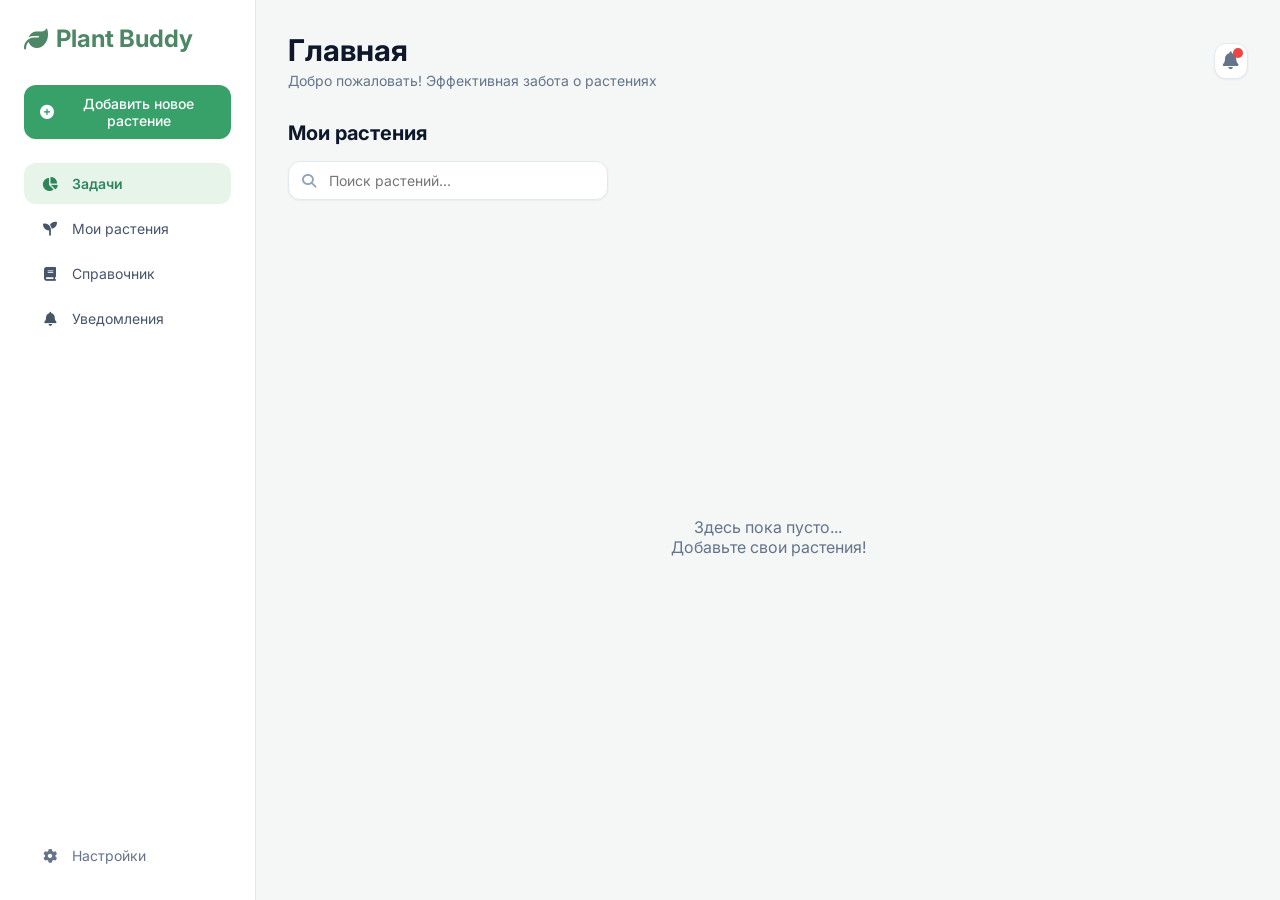
==== index.html @ fde502e8 "added oportunity to add plants to your own list" ====
<!DOCTYPE html>
<html lang="en">
<head>
    <meta charset="UTF-8">
    <meta name="viewport" content="width=device-width, initial-scale=1.0">
    <title>Plant Buddy - Dashboard</title>
    <link rel="stylesheet" href="https://cdnjs.cloudflare.com/ajax/libs/font-awesome/6.4.0/css/all.min.css">
    <link rel="stylesheet" href="css/styles.css">
</head>
<body>
    <aside class="sidebar">
        <div class="sidebar-top">
            <div class="logo">
                <i class="fa-solid fa-leaf"></i>
                <span>Plant Buddy</span>
            </div>

            <button class="btn-add-plant">
                <i class="fa-solid fa-circle-plus"></i>
                <span>Добавить новое растение</span>
            </button>

            <nav class="nav-menu">
                <a href="#" class="nav-item active">
                    <i class="fa-solid fa-chart-pie"></i>
                    <span>Задачи</span>
                </a>
                <a href="my_plants.html" class="nav-item">
                    <i class="fa-solid fa-seedling"></i>
                    <span>Мои растения</span>
                </a>
                <a href="library.html" class="nav-item">
                    <i class="fa-solid fa-book"></i>
                    <span>Справочник</span>
                </a>
                <a href="#" class="nav-item">
                    <i class="fa-solid fa-bell"></i>
                    <span>Уведомления</span>
                </a>
            </nav>
        </div>

        <button class="btn-settings">
            <i class="fa-solid fa-gear"></i>
            <span>Настройки</span>
        </button>
    </aside>

    <main class="main-content">
        <header class="header">
            <div class="header-left">
                <h1 class="page-title">Главная</h1>
                <p class="page-subtitle">Добро пожаловать! Эффективная забота о растениях</p>
            </div>
            <div class="header-right">
                <button class="btn-notification">
                    <i class="fa-solid fa-bell"></i>
                    <span class="notification-dot"></span>
                </button>
            </div>
        </header>

        <section class="section-plants">
            <h2 class="section-title">Мои растения</h2>
                
            <div class="search-box">
                <i class="fa-solid fa-magnifying-glass search-icon"></i>
                <input type="text" id="search-input" placeholder="Поиск растений..." class="search-input">
            </div>
            
            <div class="empty-state" id="empty-state">
                <p class="none-list-plants">Здесь пока пусто...</p>
                <p class="none-list-plants">Добавьте свои растения!</p>
            </div>
            <div class="plants-grid" id="plants-grid"></div>
        </section>
    </main>

    <script src="js/my_plants.js"></script>
</body>
</html>
---- css/styles.css ----
@import url('https://fonts.googleapis.com/css2?family=Inter:wght@300;400;500;600;700&display=swap');

* {
    margin: 0;
    padding: 0;
    box-sizing: border-box;
}

body {
    font-family: 'Inter', sans-serif;
    background-color: #F4F7F5;
    color: #1e293b;
    -webkit-font-smoothing: antialiased;
    -moz-osx-font-smoothing: grayscale;
    height: 100vh;
    display: flex;
}

.sidebar {
    width: 256px;
    background-color: #ffffff;
    border-right: 1px solid #e2e8f0;
    padding: 24px;
    display: flex;
    flex-direction: column;
    justify-content: space-between;
    display: none;
}

@media (min-width: 768px) {
    .sidebar {
        display: flex;
    }
}

.sidebar-top {
    display: flex;
    flex-direction: column;
}

.logo {
    display: flex;
    align-items: center;
    gap: 8px;
    margin-bottom: 32px;
    color: #4E8766;
    font-weight: 700;
    font-size: 24px;
}

.logo i {
    font-size: 24px;
}

.btn-add-plant {
    width: 100%;
    background-color: #38A169;
    color: #ffffff;
    font-weight: 500;
    padding: 10px 16px;
    border-radius: 12px;
    margin-bottom: 24px;
    display: flex;
    align-items: center;
    justify-content: center;
    gap: 8px;
    transition: all 0.15s ease;
    border: none;
    cursor: pointer;
    font-family: 'Inter', sans-serif;
    font-size: 14px;
    box-shadow: 0 1px 2px rgba(0, 0, 0, 0.05);
}

.btn-add-plant:hover {
    background-color: #2F855A;
}

.nav-menu {
    display: flex;
    flex-direction: column;
    gap: 4px;
}

.nav-item {
    display: flex;
    align-items: center;
    gap: 12px;
    padding: 12px 16px;
    border-radius: 12px;
    transition: all 0.15s ease;
    text-decoration: none;
    color: #475569;
    font-size: 14px;
}

.nav-item i {
    width: 20px;
    text-align: center;
}

.nav-item:hover {
    background-color: #f8fafc;
}

.nav-item.active {
    background-color: #E6F4EA;
    color: #2F855A;
    font-weight: 600;
}

.btn-settings {
    display: flex;
    align-items: center;
    gap: 12px;
    padding: 12px 16px;
    border-radius: 12px;
    transition: all 0.15s ease;
    border: none;
    background: none;
    cursor: pointer;
    color: #64748b;
    font-family: 'Inter', sans-serif;
    font-size: 14px;
}

.btn-settings i {
    width: 20px;
    text-align: center;
}

.btn-settings:hover {
    color: #1e293b;
}

.main-content {
    flex: 1;
    overflow-y: auto;
    padding: 16px;
}

@media (min-width: 768px) {
    .main-content {
        padding: 32px;
    }
}

.header {
    display: flex;
    justify-content: space-between;
    align-items: center;
    margin-bottom: 32px;
}

.page-title {
    font-size: 24px;
    font-weight: 700;
    color: #0f172a;
}

@media (min-width: 768px) {
    .page-title {
        font-size: 30px;
    }
}

.page-subtitle {
    color: #64748b;
    font-size: 14px;
    margin-top: 4px;
}

.empty-state {
    flex-grow: 1;          
    display: flex;
    flex-direction: column;
    justify-content: center; 
    align-items: center;     
    width: 100%;
}

.none-list-plants {
    text-align: center;
    color: #64748b;
}

.hidden {
    display: none !important;
}

.plants-grid {
    display: grid;
    grid-template-columns: repeat(auto-fill, minmax(280px, 1fr));
    gap: 20px;
    width: 100%;
    margin-top: 10px;
}

/* Контейнер для заголовка и поиска */
.section-controls {
    display: flex;
    flex-direction: column;
    gap: 12px;
    margin-bottom: 20px;
}

/* Элемент обертки поиска (для позиционирования иконки) */
.search-box {
    position: relative;
    display: flex;
    align-items: center;
    max-width: 320px; /* Ограничиваем ширину, чтобы строка не растягивалась во всю ширь */
    width: 100%;
}

/* Иконка лупы внутри инпута */
.search-icon {
    position: absolute;
    left: 14px;
    color: #94a3b8; /* Спокойный серый цвет Slate-400 */
    font-size: 14px;
    pointer-events: none;
}

/* Само поле ввода */
.search-input {
    width: 100%;
    padding: 10px 16px 10px 40px; /* Отступ слева больше, чтобы текст не налезал на иконку */
    font-family: 'Inter', sans-serif;
    font-size: 14px;
    color: #1e293b;
    background-color: #ffffff;
    border: 1px solid #e2e8f0; /* Плавная граница Slate-200 */
    border-radius: 10px;
    outline: none;
    transition: all 0.2s ease;
}

/* Эффект при клике на поиск */
.search-input:focus {
    border-color: #38a169; /* Зеленый бренд-цвет при фокусе */
    box-shadow: 0 0 0 3px rgba(56, 161, 105, 0.15);
}

.header-right {
    display: flex;
    align-items: center;
    gap: 16px;
}

.btn-notification {
    padding: 8px;
    color: #64748b;
    background-color: #ffffff;
    border: 1px solid #e2e8f0;
    border-radius: 12px;
    position: relative;
    cursor: pointer;
    transition: color 0.15s ease;
    box-shadow: 0 1px 2px rgba(0, 0, 0, 0.05);
}

.btn-notification:hover {
    color: #1e293b;
}

.btn-notification i {
    font-size: 18px;
}

.notification-dot {
    position: absolute;
    top: 4px;
    right: 4px;
    width: 10px;
    height: 10px;
    background-color: #ef4444;
    border-radius: 50%;
}

.section-plants {
    display: flex;
    flex-direction: column;
    min-height: calc(100vh - 140px); 
    box-sizing: border-box;
}

.section-title {
    font-size: 20px;
    font-weight: 700;
    color: #0f172a;
    margin-bottom: 16px;
}

/*Справочник*/

.section-controls {
    display: flex;
    flex-direction: column;
    gap: 16px;
    margin-bottom: 24px;
}

.category-filters {
    display: flex;
    flex-wrap: wrap;
    gap: 8px;
}

.filter-btn {
    padding: 8px 18px;
    font-family: 'Inter', sans-serif;
    font-size: 13px;
    font-weight: 500;
    color: #475569;
    background-color: #ffffff;
    border: 1px solid #e2e8f0;
    border-radius: 20px;
    cursor: pointer;
    transition: all 0.2s ease;
}

.filter-btn:hover {
    background-color: #f8fafc;
    border-color: #94a3b8;
}

.filter-btn.active {
    background-color: #E6F4EA;
    color: #2F855A;
    border-color: #38a169;
}

.plants-grid {
    display: grid;
    grid-template-columns: 1fr;
    gap: 20px;
    margin-top: 8px;
}

@media (min-width: 600px) {
    .plants-grid {
        grid-template-columns: repeat(2, 1fr);
    }
}

@media (min-width: 1024px) {
    .plants-grid {
        grid-template-columns: repeat(3, 1fr);
    }
}

.plant-card {
    background-color: #ffffff;
    border-radius: 16px;
    border: 1px solid #e2e8f0;
    overflow: hidden;
    transition: all 0.25s ease;
    display: flex;
    flex-direction: column;
    cursor: pointer;
}

.plant-card:hover {
    transform: translateY(-4px);
    box-shadow: 0 12px 30px rgba(0, 0, 0, 0.08);
}

.plant-image {
    height: 180px;
    overflow: hidden;
    display: flex;
    align-items: center;
    justify-content: center;
    background-color: #f1f5f9;
    position: relative;
}

.plant-image img {
    width: 100%;
    height: 100%;
    object-fit: cover;
}

.plant-info {
    padding: 16px 20px 20px;
    flex: 1;
    display: flex;
    flex-direction: column;
}

.plant-name {
    font-size: 18px;
    font-weight: 700;
    color: #0f172a;
    margin-bottom: 2px;
}

.plant-scientific {
    font-size: 13px;
    color: #94a3b8;
    font-style: italic;
    margin-bottom: 10px;
}

.plant-tags {
    display: flex;
    flex-wrap: wrap;
    gap: 6px;
    margin-bottom: 10px;
}

.tag {
    font-size: 11px;
    font-weight: 500;
    padding: 4px 12px;
    border-radius: 12px;
    background-color: #f1f5f9;
    color: #475569;
}

.tag-light {
    background-color: #fef9e7;
    color: #b7950b;
}

.tag-water {
    background-color: #eaf2f8;
    color: #1a5276;
}

.tag-care {
    background-color: #f0f9f0;
    color: #1e7e34;
}

.plant-description {
    font-size: 14px;
    color: #64748b;
    line-height: 1.5;
    margin-bottom: 14px;
    flex: 1;
}

.btn-details {
    align-self: flex-start;
    padding: 8px 18px;
    font-family: 'Inter', sans-serif;
    font-size: 14px;
    font-weight: 500;
    color: #38a169;
    background: transparent;
    border: 1px solid #38a169;
    border-radius: 8px;
    cursor: pointer;
    transition: all 0.2s ease;
}

.btn-details:hover {
    background-color: #38a169;
    color: #ffffff;
}

.no-results {
    display: none;
    flex-direction: column;
    align-items: center;
    justify-content: center;
    padding: 60px 20px;
    color: #94a3b8;
    text-align: center;
}

.no-results h3 {
    margin-top: 16px;
    font-size: 20px;
    font-weight: 600;
    color: #475569;
}

.no-results p {
    margin-top: 4px;
    font-size: 14px;
}

.section-plants {
    display: flex;
    flex-direction: column;
    width: 100%;
    box-sizing: border-box;
}

.section-controls {
    display: flex;
    flex-direction: column;
    gap: 16px;
    margin-bottom: 24px;
}

@media (min-width: 768px) {
    .section-controls {
        flex-direction: row;
        justify-content: space-between;
        align-items: center;
    }
}

.search-box {
    position: relative;
    display: flex;
    align-items: center;
    width: 100%;
    max-width: 320px;
}

.search-icon {
    position: absolute;
    left: 14px;
    color: #94a3b8;
    font-size: 14px;
    pointer-events: none;
}

.search-input {
    width: 100%;
    padding: 10px 16px 10px 40px;
    font-family: 'Inter', sans-serif;
    font-size: 14px;
    color: #1e293b;
    background-color: #ffffff;
    border: 1px solid #e2e8f0;
    border-radius: 12px;
    outline: none;
    box-shadow: 0 1px 2px 0 rgba(0, 0, 0, 0.05);
    transition: all 0.2s ease-in-out;
}

.search-input:focus {
    border-color: #38a169;
    box-shadow: 0 0 0 3px rgba(56, 161, 105, 0.15);
}

.plants-grid {
    display: grid;
    grid-template-columns: repeat(auto-fill, minmax(280px, 1fr));
    gap: 24px;
    width: 100%;
}

.btn-add-to-list {
    position: absolute;
    bottom: 12px;
    right: 12px;
    background: rgba(255, 255, 255, 0.9);
    border: none;
    border-radius: 50%;
    width: 36px;
    height: 36px;
    cursor: pointer;
    display: flex;
    align-items: center;
    justify-content: center;
    transition: all 0.2s ease;
    box-shadow: 0 2px 8px rgba(0, 0, 0, 0.1);
    color: #38a169;
    font-size: 16px;
    opacity: 1;
    visibility: visible;
}

.btn-add-to-list:hover {
    transform: scale(1.1);
}

.btn-add-to-list.added {
    background: #38a169;
    color: white;
}
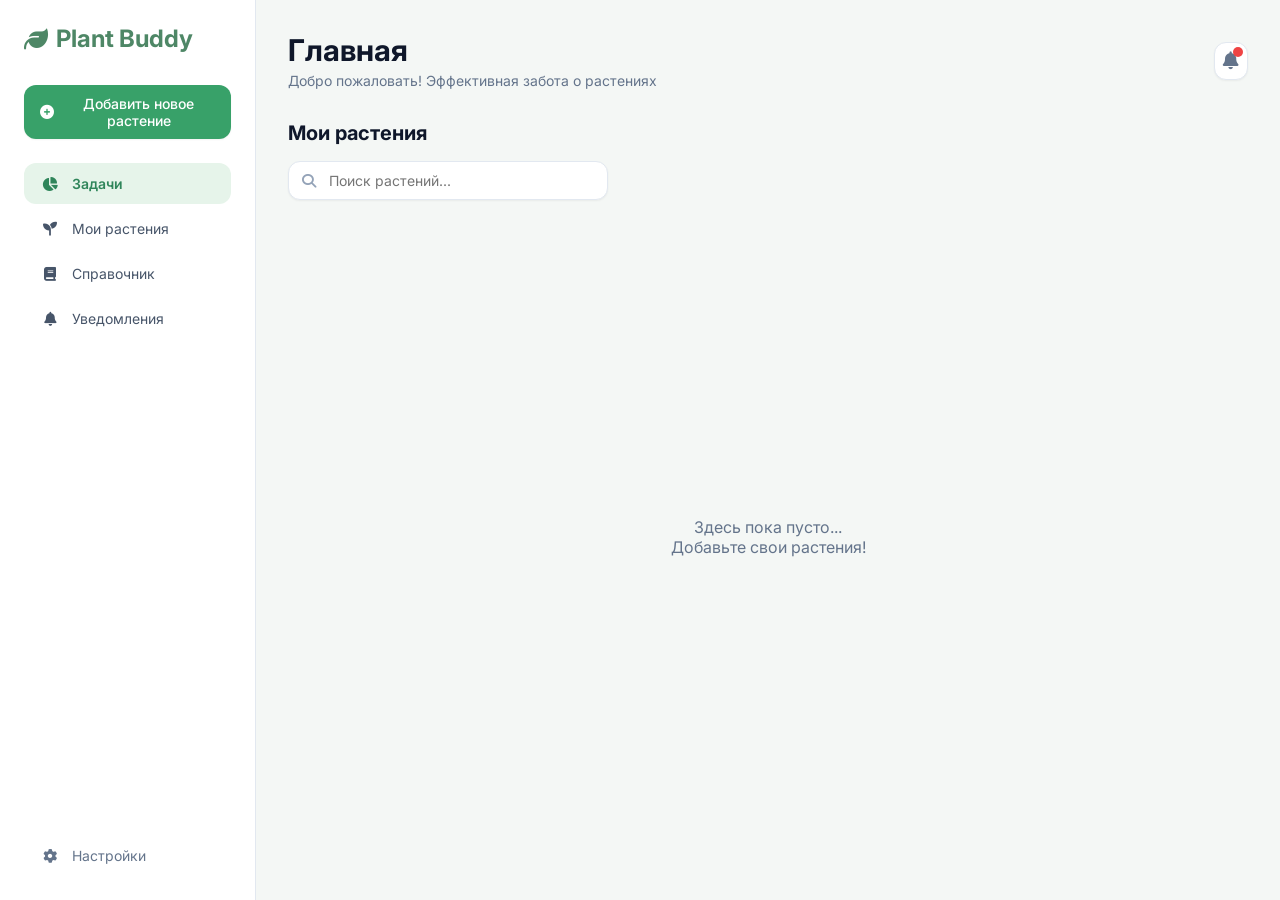
==== commit 54e7e3ef: "add notifications" ====
--- a/index.html
+++ b/index.html
@@ -33,7 +33,7 @@
                     <i class="fa-solid fa-book"></i>
                     <span>Справочник</span>
                 </a>
-                <a href="#" class="nav-item">
+                <a href="notifications.html" class="nav-item">
                     <i class="fa-solid fa-bell"></i>
                     <span>Уведомления</span>
                 </a>
@@ -53,10 +53,10 @@
                 <p class="page-subtitle">Добро пожаловать! Эффективная забота о растениях</p>
             </div>
             <div class="header-right">
-                <button class="btn-notification">
+                <a href="notifications.html" class="btn-notification">
                     <i class="fa-solid fa-bell"></i>
                     <span class="notification-dot"></span>
-                </button>
+                </a>
             </div>
         </header>
 
--- a/css/styles.css
+++ b/css/styles.css
@@ -1,578 +1,7 @@
-@import url('https://fonts.googleapis.com/css2?family=Inter:wght@300;400;500;600;700&display=swap');
-
-* {
-    margin: 0;
-    padding: 0;
-    box-sizing: border-box;
-}
-
-body {
-    font-family: 'Inter', sans-serif;
-    background-color: #F4F7F5;
-    color: #1e293b;
-    -webkit-font-smoothing: antialiased;
-    -moz-osx-font-smoothing: grayscale;
-    height: 100vh;
-    display: flex;
-}
-
-.sidebar {
-    width: 256px;
-    background-color: #ffffff;
-    border-right: 1px solid #e2e8f0;
-    padding: 24px;
-    display: flex;
-    flex-direction: column;
-    justify-content: space-between;
-    display: none;
-}
-
-@media (min-width: 768px) {
-    .sidebar {
-        display: flex;
-    }
-}
-
-.sidebar-top {
-    display: flex;
-    flex-direction: column;
-}
-
-.logo {
-    display: flex;
-    align-items: center;
-    gap: 8px;
-    margin-bottom: 32px;
-    color: #4E8766;
-    font-weight: 700;
-    font-size: 24px;
-}
-
-.logo i {
-    font-size: 24px;
-}
-
-.btn-add-plant {
-    width: 100%;
-    background-color: #38A169;
-    color: #ffffff;
-    font-weight: 500;
-    padding: 10px 16px;
-    border-radius: 12px;
-    margin-bottom: 24px;
-    display: flex;
-    align-items: center;
-    justify-content: center;
-    gap: 8px;
-    transition: all 0.15s ease;
-    border: none;
-    cursor: pointer;
-    font-family: 'Inter', sans-serif;
-    font-size: 14px;
-    box-shadow: 0 1px 2px rgba(0, 0, 0, 0.05);
-}
-
-.btn-add-plant:hover {
-    background-color: #2F855A;
-}
-
-.nav-menu {
-    display: flex;
-    flex-direction: column;
-    gap: 4px;
-}
-
-.nav-item {
-    display: flex;
-    align-items: center;
-    gap: 12px;
-    padding: 12px 16px;
-    border-radius: 12px;
-    transition: all 0.15s ease;
-    text-decoration: none;
-    color: #475569;
-    font-size: 14px;
-}
-
-.nav-item i {
-    width: 20px;
-    text-align: center;
-}
-
-.nav-item:hover {
-    background-color: #f8fafc;
-}
-
-.nav-item.active {
-    background-color: #E6F4EA;
-    color: #2F855A;
-    font-weight: 600;
-}
-
-.btn-settings {
-    display: flex;
-    align-items: center;
-    gap: 12px;
-    padding: 12px 16px;
-    border-radius: 12px;
-    transition: all 0.15s ease;
-    border: none;
-    background: none;
-    cursor: pointer;
-    color: #64748b;
-    font-family: 'Inter', sans-serif;
-    font-size: 14px;
-}
-
-.btn-settings i {
-    width: 20px;
-    text-align: center;
-}
-
-.btn-settings:hover {
-    color: #1e293b;
-}
-
-.main-content {
-    flex: 1;
-    overflow-y: auto;
-    padding: 16px;
-}
-
-@media (min-width: 768px) {
-    .main-content {
-        padding: 32px;
-    }
-}
-
-.header {
-    display: flex;
-    justify-content: space-between;
-    align-items: center;
-    margin-bottom: 32px;
-}
-
-.page-title {
-    font-size: 24px;
-    font-weight: 700;
-    color: #0f172a;
-}
-
-@media (min-width: 768px) {
-    .page-title {
-        font-size: 30px;
-    }
-}
-
-.page-subtitle {
-    color: #64748b;
-    font-size: 14px;
-    margin-top: 4px;
-}
-
-.empty-state {
-    flex-grow: 1;          
-    display: flex;
-    flex-direction: column;
-    justify-content: center; 
-    align-items: center;     
-    width: 100%;
-}
-
-.none-list-plants {
-    text-align: center;
-    color: #64748b;
-}
-
-.hidden {
-    display: none !important;
-}
-
-.plants-grid {
-    display: grid;
-    grid-template-columns: repeat(auto-fill, minmax(280px, 1fr));
-    gap: 20px;
-    width: 100%;
-    margin-top: 10px;
-}
-
-/* Контейнер для заголовка и поиска */
-.section-controls {
-    display: flex;
-    flex-direction: column;
-    gap: 12px;
-    margin-bottom: 20px;
-}
-
-/* Элемент обертки поиска (для позиционирования иконки) */
-.search-box {
-    position: relative;
-    display: flex;
-    align-items: center;
-    max-width: 320px; /* Ограничиваем ширину, чтобы строка не растягивалась во всю ширь */
-    width: 100%;
-}
-
-/* Иконка лупы внутри инпута */
-.search-icon {
-    position: absolute;
-    left: 14px;
-    color: #94a3b8; /* Спокойный серый цвет Slate-400 */
-    font-size: 14px;
-    pointer-events: none;
-}
-
-/* Само поле ввода */
-.search-input {
-    width: 100%;
-    padding: 10px 16px 10px 40px; /* Отступ слева больше, чтобы текст не налезал на иконку */
-    font-family: 'Inter', sans-serif;
-    font-size: 14px;
-    color: #1e293b;
-    background-color: #ffffff;
-    border: 1px solid #e2e8f0; /* Плавная граница Slate-200 */
-    border-radius: 10px;
-    outline: none;
-    transition: all 0.2s ease;
-}
-
-/* Эффект при клике на поиск */
-.search-input:focus {
-    border-color: #38a169; /* Зеленый бренд-цвет при фокусе */
-    box-shadow: 0 0 0 3px rgba(56, 161, 105, 0.15);
-}
-
-.header-right {
-    display: flex;
-    align-items: center;
-    gap: 16px;
-}
-
-.btn-notification {
-    padding: 8px;
-    color: #64748b;
-    background-color: #ffffff;
-    border: 1px solid #e2e8f0;
-    border-radius: 12px;
-    position: relative;
-    cursor: pointer;
-    transition: color 0.15s ease;
-    box-shadow: 0 1px 2px rgba(0, 0, 0, 0.05);
-}
-
-.btn-notification:hover {
-    color: #1e293b;
-}
-
-.btn-notification i {
-    font-size: 18px;
-}
-
-.notification-dot {
-    position: absolute;
-    top: 4px;
-    right: 4px;
-    width: 10px;
-    height: 10px;
-    background-color: #ef4444;
-    border-radius: 50%;
-}
-
-.section-plants {
-    display: flex;
-    flex-direction: column;
-    min-height: calc(100vh - 140px); 
-    box-sizing: border-box;
-}
-
-.section-title {
-    font-size: 20px;
-    font-weight: 700;
-    color: #0f172a;
-    margin-bottom: 16px;
-}
-
-/*Справочник*/
-
-.section-controls {
-    display: flex;
-    flex-direction: column;
-    gap: 16px;
-    margin-bottom: 24px;
-}
-
-.category-filters {
-    display: flex;
-    flex-wrap: wrap;
-    gap: 8px;
-}
-
-.filter-btn {
-    padding: 8px 18px;
-    font-family: 'Inter', sans-serif;
-    font-size: 13px;
-    font-weight: 500;
-    color: #475569;
-    background-color: #ffffff;
-    border: 1px solid #e2e8f0;
-    border-radius: 20px;
-    cursor: pointer;
-    transition: all 0.2s ease;
-}
-
-.filter-btn:hover {
-    background-color: #f8fafc;
-    border-color: #94a3b8;
-}
-
-.filter-btn.active {
-    background-color: #E6F4EA;
-    color: #2F855A;
-    border-color: #38a169;
-}
-
-.plants-grid {
-    display: grid;
-    grid-template-columns: 1fr;
-    gap: 20px;
-    margin-top: 8px;
-}
-
-@media (min-width: 600px) {
-    .plants-grid {
-        grid-template-columns: repeat(2, 1fr);
-    }
-}
-
-@media (min-width: 1024px) {
-    .plants-grid {
-        grid-template-columns: repeat(3, 1fr);
-    }
-}
-
-.plant-card {
-    background-color: #ffffff;
-    border-radius: 16px;
-    border: 1px solid #e2e8f0;
-    overflow: hidden;
-    transition: all 0.25s ease;
-    display: flex;
-    flex-direction: column;
-    cursor: pointer;
-}
-
-.plant-card:hover {
-    transform: translateY(-4px);
-    box-shadow: 0 12px 30px rgba(0, 0, 0, 0.08);
-}
-
-.plant-image {
-    height: 180px;
-    overflow: hidden;
-    display: flex;
-    align-items: center;
-    justify-content: center;
-    background-color: #f1f5f9;
-    position: relative;
-}
-
-.plant-image img {
-    width: 100%;
-    height: 100%;
-    object-fit: cover;
-}
-
-.plant-info {
-    padding: 16px 20px 20px;
-    flex: 1;
-    display: flex;
-    flex-direction: column;
-}
-
-.plant-name {
-    font-size: 18px;
-    font-weight: 700;
-    color: #0f172a;
-    margin-bottom: 2px;
-}
-
-.plant-scientific {
-    font-size: 13px;
-    color: #94a3b8;
-    font-style: italic;
-    margin-bottom: 10px;
-}
-
-.plant-tags {
-    display: flex;
-    flex-wrap: wrap;
-    gap: 6px;
-    margin-bottom: 10px;
-}
-
-.tag {
-    font-size: 11px;
-    font-weight: 500;
-    padding: 4px 12px;
-    border-radius: 12px;
-    background-color: #f1f5f9;
-    color: #475569;
-}
-
-.tag-light {
-    background-color: #fef9e7;
-    color: #b7950b;
-}
-
-.tag-water {
-    background-color: #eaf2f8;
-    color: #1a5276;
-}
-
-.tag-care {
-    background-color: #f0f9f0;
-    color: #1e7e34;
-}
-
-.plant-description {
-    font-size: 14px;
-    color: #64748b;
-    line-height: 1.5;
-    margin-bottom: 14px;
-    flex: 1;
-}
-
-.btn-details {
-    align-self: flex-start;
-    padding: 8px 18px;
-    font-family: 'Inter', sans-serif;
-    font-size: 14px;
-    font-weight: 500;
-    color: #38a169;
-    background: transparent;
-    border: 1px solid #38a169;
-    border-radius: 8px;
-    cursor: pointer;
-    transition: all 0.2s ease;
-}
-
-.btn-details:hover {
-    background-color: #38a169;
-    color: #ffffff;
-}
-
-.no-results {
-    display: none;
-    flex-direction: column;
-    align-items: center;
-    justify-content: center;
-    padding: 60px 20px;
-    color: #94a3b8;
-    text-align: center;
-}
-
-.no-results h3 {
-    margin-top: 16px;
-    font-size: 20px;
-    font-weight: 600;
-    color: #475569;
-}
-
-.no-results p {
-    margin-top: 4px;
-    font-size: 14px;
-}
-
-.section-plants {
-    display: flex;
-    flex-direction: column;
-    width: 100%;
-    box-sizing: border-box;
-}
-
-.section-controls {
-    display: flex;
-    flex-direction: column;
-    gap: 16px;
-    margin-bottom: 24px;
-}
-
-@media (min-width: 768px) {
-    .section-controls {
-        flex-direction: row;
-        justify-content: space-between;
-        align-items: center;
-    }
-}
-
-.search-box {
-    position: relative;
-    display: flex;
-    align-items: center;
-    width: 100%;
-    max-width: 320px;
-}
-
-.search-icon {
-    position: absolute;
-    left: 14px;
-    color: #94a3b8;
-    font-size: 14px;
-    pointer-events: none;
-}
-
-.search-input {
-    width: 100%;
-    padding: 10px 16px 10px 40px;
-    font-family: 'Inter', sans-serif;
-    font-size: 14px;
-    color: #1e293b;
-    background-color: #ffffff;
-    border: 1px solid #e2e8f0;
-    border-radius: 12px;
-    outline: none;
-    box-shadow: 0 1px 2px 0 rgba(0, 0, 0, 0.05);
-    transition: all 0.2s ease-in-out;
-}
-
-.search-input:focus {
-    border-color: #38a169;
-    box-shadow: 0 0 0 3px rgba(56, 161, 105, 0.15);
-}
-
-.plants-grid {
-    display: grid;
-    grid-template-columns: repeat(auto-fill, minmax(280px, 1fr));
-    gap: 24px;
-    width: 100%;
-}
-
-.btn-add-to-list {
-    position: absolute;
-    bottom: 12px;
-    right: 12px;
-    background: rgba(255, 255, 255, 0.9);
-    border: none;
-    border-radius: 50%;
-    width: 36px;
-    height: 36px;
-    cursor: pointer;
-    display: flex;
-    align-items: center;
-    justify-content: center;
-    transition: all 0.2s ease;
-    box-shadow: 0 2px 8px rgba(0, 0, 0, 0.1);
-    color: #38a169;
-    font-size: 16px;
-    opacity: 1;
-    visibility: visible;
-}
-
-.btn-add-to-list:hover {
-    transform: scale(1.1);
-}
-
-.btn-add-to-list.added {
-    background: #38a169;
-    color: white;
-}+@import url('base.css');
+@import url('sidebar.css');
+@import url('header.css');
+@import url('plants.css');
+@import url('library.css');
+@import url('components.css');
+@import url('variables.css');
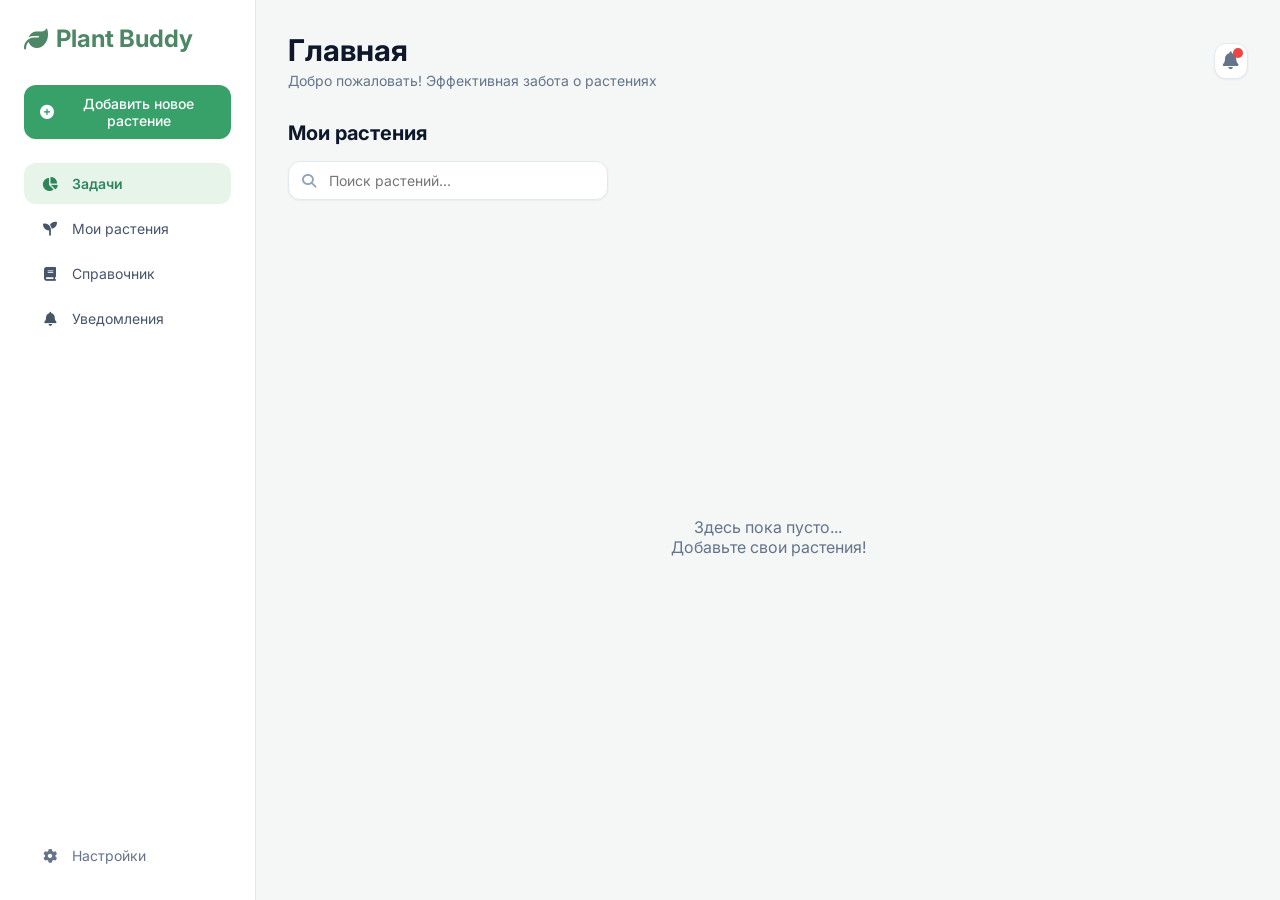
==== commit 2c4694a3: "extended plants_data => extended modal cards, removed alert when user ckicks on "подробнее" now ther" ====
--- a/index.html
+++ b/index.html
@@ -33,7 +33,7 @@
                     <i class="fa-solid fa-book"></i>
                     <span>Справочник</span>
                 </a>
-                <a href="notifications.html" class="nav-item">
+                <a href="#" class="nav-item">
                     <i class="fa-solid fa-bell"></i>
                     <span>Уведомления</span>
                 </a>
@@ -53,10 +53,10 @@
                 <p class="page-subtitle">Добро пожаловать! Эффективная забота о растениях</p>
             </div>
             <div class="header-right">
-                <a href="notifications.html" class="btn-notification">
+                <button class="btn-notification">
                     <i class="fa-solid fa-bell"></i>
                     <span class="notification-dot"></span>
-                </a>
+                </button>
             </div>
         </header>
 
@@ -76,6 +76,6 @@
         </section>
     </main>
 
-    <script src="js/my_plants.js"></script>
+    <script src="js/scripts.js"></script>
 </body>
 </html>
--- a/css/styles.css
+++ b/css/styles.css
@@ -4,4 +4,5 @@
 @import url('plants.css');
 @import url('library.css');
 @import url('components.css');
-@import url('variables.css');+@import url('variables.css');
+@import url('modal.css');
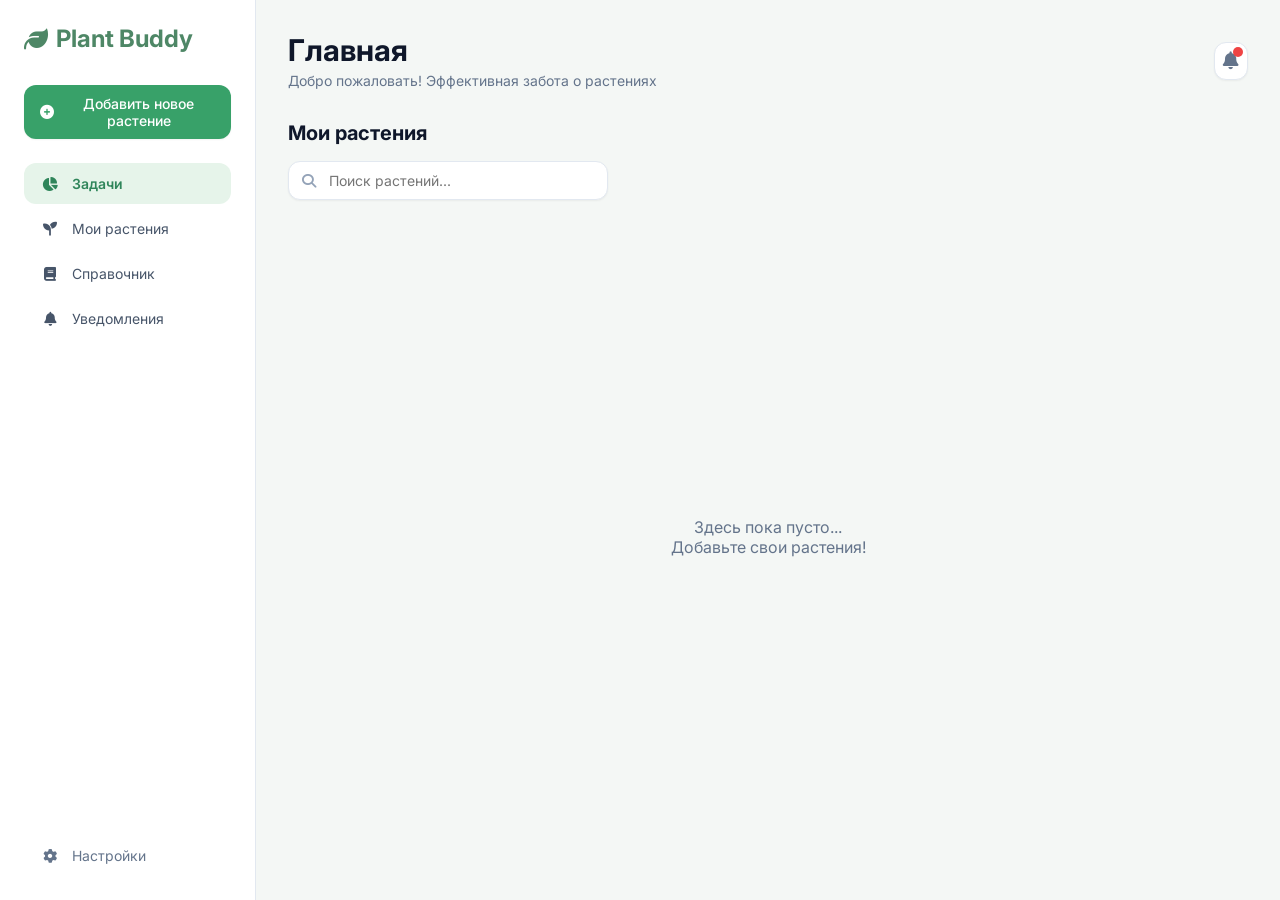
==== commit 2bc2b448: "Merge branch 'main' of https://github.com/testerpivka2/rasteniya" ====
--- a/index.html
+++ b/index.html
@@ -33,7 +33,7 @@
                     <i class="fa-solid fa-book"></i>
                     <span>Справочник</span>
                 </a>
-                <a href="#" class="nav-item">
+                <a href="notifications.html" class="nav-item">
                     <i class="fa-solid fa-bell"></i>
                     <span>Уведомления</span>
                 </a>
@@ -53,10 +53,10 @@
                 <p class="page-subtitle">Добро пожаловать! Эффективная забота о растениях</p>
             </div>
             <div class="header-right">
-                <button class="btn-notification">
+                <a href="notifications.html" class="btn-notification">
                     <i class="fa-solid fa-bell"></i>
                     <span class="notification-dot"></span>
-                </button>
+                </a>
             </div>
         </header>
 
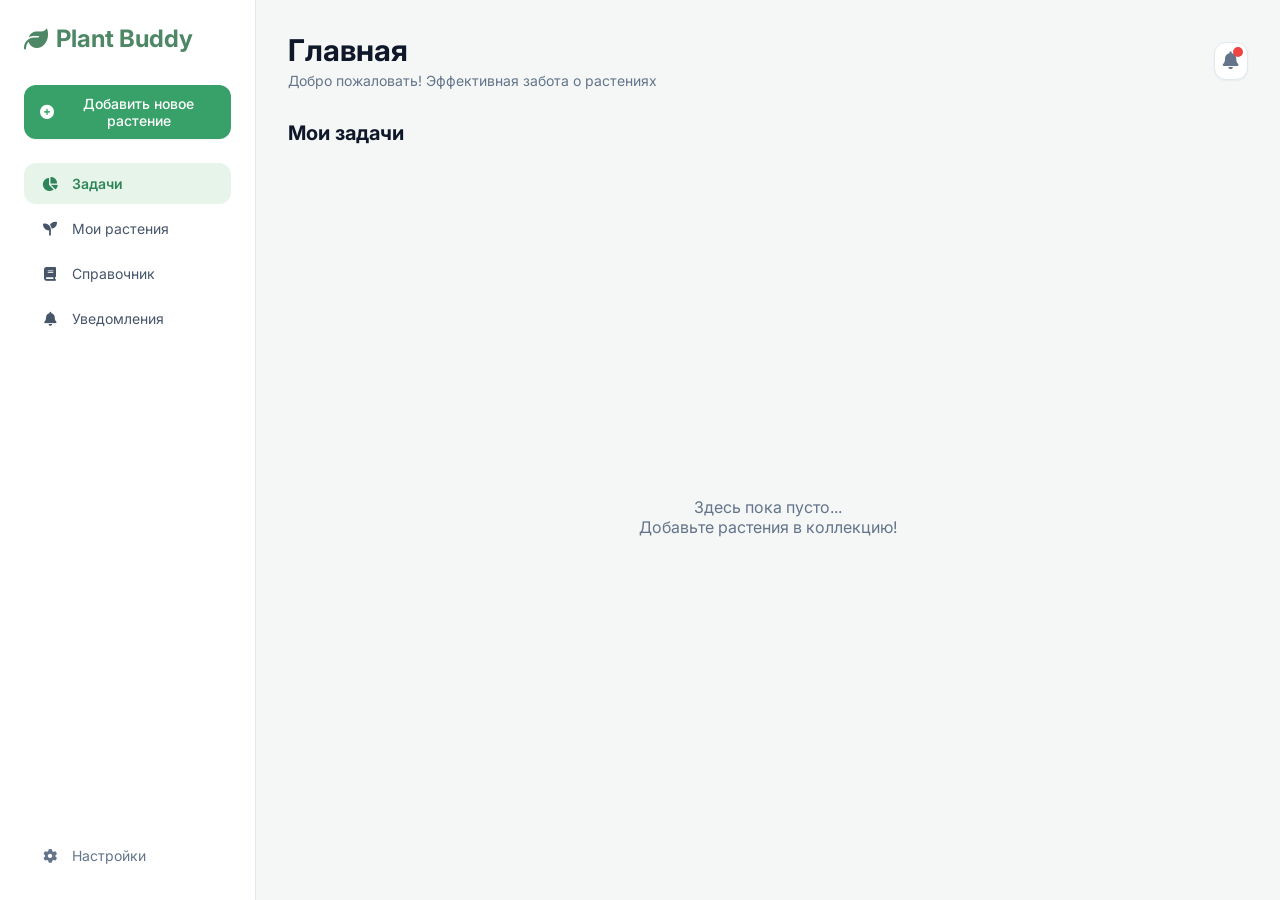
==== commit 3638d300: "plant care tasks" ====
--- a/index.html
+++ b/index.html
@@ -61,18 +61,14 @@
         </header>
 
         <section class="section-plants">
-            <h2 class="section-title">Мои растения</h2>
-                
-            <div class="search-box">
-                <i class="fa-solid fa-magnifying-glass search-icon"></i>
-                <input type="text" id="search-input" placeholder="Поиск растений..." class="search-input">
-            </div>
-            
-            <div class="empty-state" id="empty-state">
-                <p class="none-list-plants">Здесь пока пусто...</p>
-                <p class="none-list-plants">Добавьте свои растения!</p>
-            </div>
-            <div class="plants-grid" id="plants-grid"></div>
+            <h2 class="section-title">Мои задачи</h2>
+    
+         <div class="empty-state" id="empty-state-tasks">
+            <p class="none-list-plants">Здесь пока пусто...</p>
+            <p class="none-list-plants">Добавьте растения в коллекцию!</p>
+        </div>
+
+        <div class="tasks-grid" id="tasks-grid"></div>   
         </section>
     </main>
 
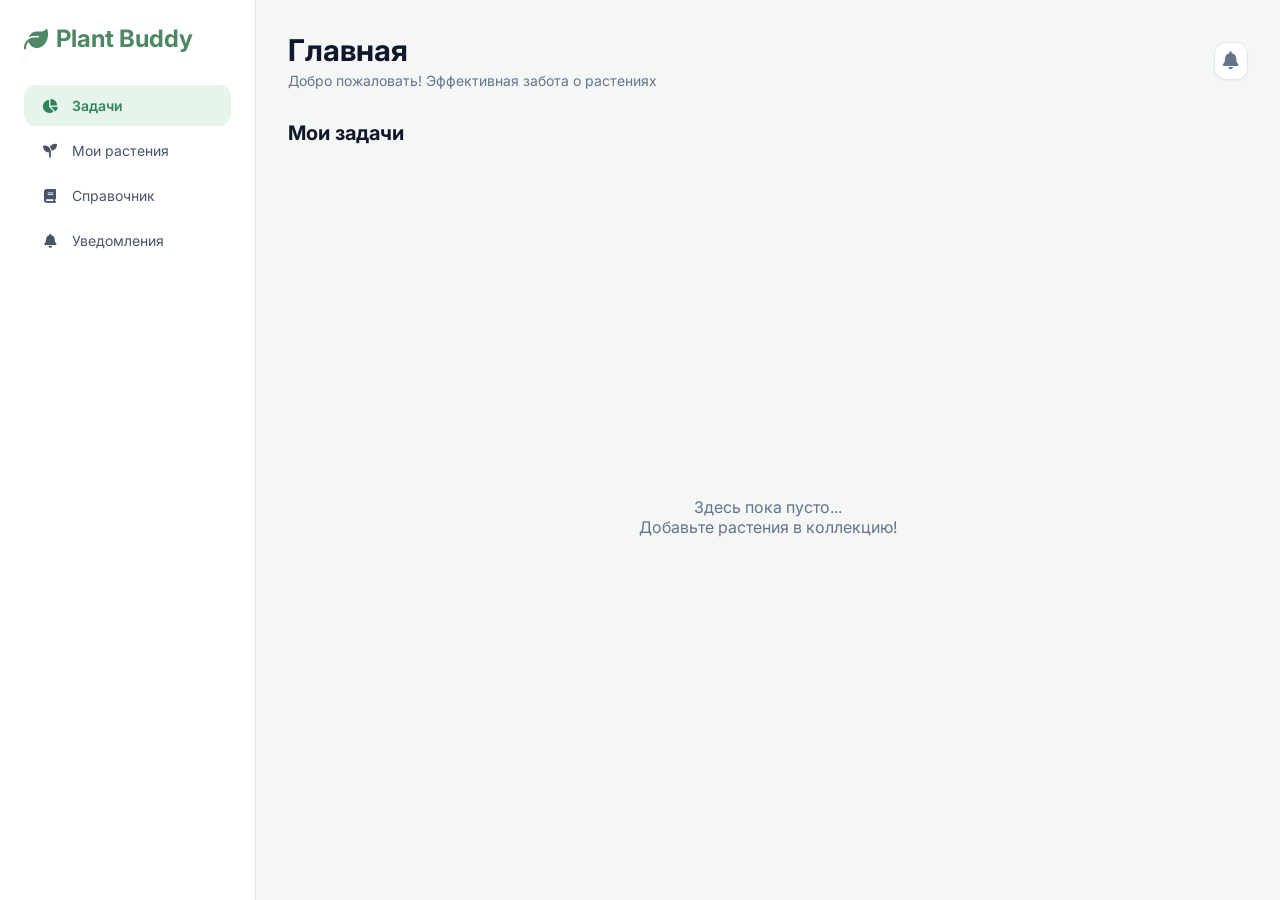
==== commit b69f9052: "удалили ненужные кнопки" ====
--- a/index.html
+++ b/index.html
@@ -14,11 +14,6 @@
                 <i class="fa-solid fa-leaf"></i>
                 <span>Plant Buddy</span>
             </div>
-
-            <button class="btn-add-plant">
-                <i class="fa-solid fa-circle-plus"></i>
-                <span>Добавить новое растение</span>
-            </button>
 
             <nav class="nav-menu">
                 <a href="#" class="nav-item active">
@@ -39,11 +34,6 @@
                 </a>
             </nav>
         </div>
-
-        <button class="btn-settings">
-            <i class="fa-solid fa-gear"></i>
-            <span>Настройки</span>
-        </button>
     </aside>
 
     <main class="main-content">
@@ -72,6 +62,8 @@
         </section>
     </main>
 
+    <script src="js/plants_data.js"></script> 
+    <script src="js/tasks.js"></script> 
     <script src="js/scripts.js"></script>
 </body>
 </html>
